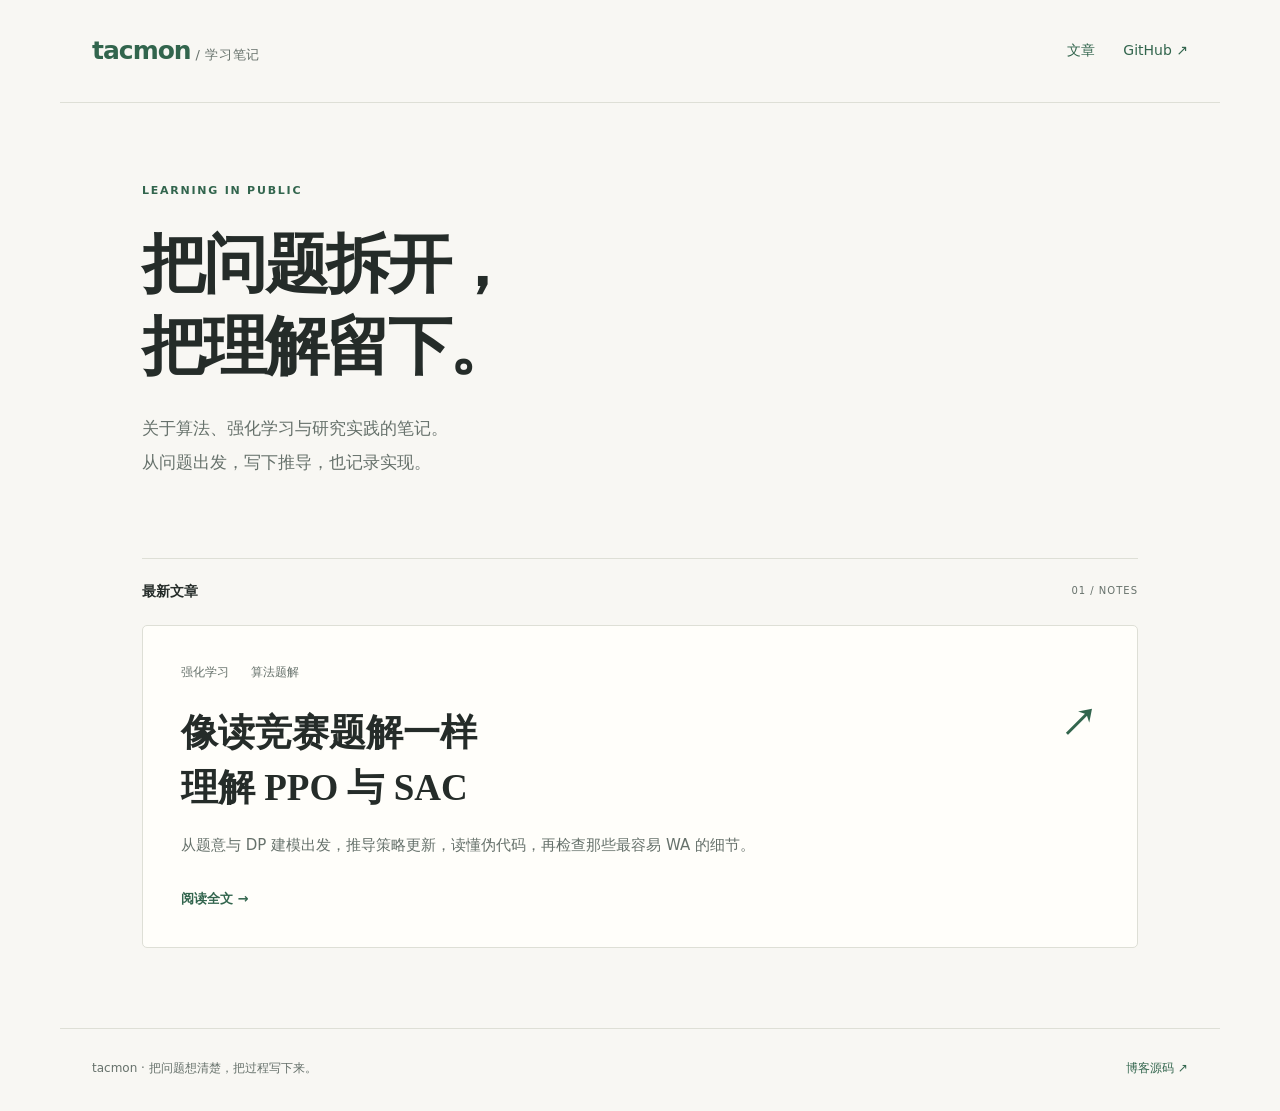
==== index.html @ d15a616a "Publish learning blog with PPO and SAC editorial" ====
<!doctype html>
<html lang="zh-CN"><head><meta charset="utf-8"><meta name="viewport" content="width=device-width, initial-scale=1">
<title>学习笔记 · tacmon</title><meta name="description" content="从题意、DP 建模到更新公式与伪代码，用程序设计竞赛题解的方式理解 PPO 和 SAC。">
<meta name="theme-color" content="#f8f7f3"><link rel="canonical" href="https://tacmon.github.io/">
<meta property="og:title" content="学习笔记"><meta property="og:description" content="从题意、DP 建模到更新公式与伪代码，用程序设计竞赛题解的方式理解 PPO 和 SAC。"><meta property="og:type" content="website"><meta property="og:url" content="https://tacmon.github.io/">
<link rel="icon" href="/assets/favicon.svg" type="image/svg+xml"><link rel="stylesheet" href="/assets/style.css"></head><body>
<a class="skip" href="#main">跳到正文</a><header class="site-header"><a class="brand" href="/">tacmon<span> / 学习笔记</span></a><nav aria-label="主导航"><a href="/">文章</a><a href="https://github.com/tacmon">GitHub ↗</a></nav></header>
<main id="main" class="home"><section class="home-intro"><p class="eyebrow">LEARNING IN PUBLIC</p><h1>把问题拆开，<br>把理解留下。</h1><p class="lead">关于算法、强化学习与研究实践的笔记。<br>从问题出发，写下推导，也记录实现。</p></section>
<section class="posts" aria-labelledby="posts-title"><div class="section-label"><h2 id="posts-title">最新文章</h2><span>01 / NOTES</span></div><a class="post-card" href="/posts/sac-ppo/"><div class="post-meta"><span>强化学习</span><span>算法题解</span></div><h2>像读竞赛题解一样<br>理解 PPO 与 SAC <span class="arrow">↗</span></h2><p>从题意与 DP 建模出发，推导策略更新，读懂伪代码，再检查那些最容易 WA 的细节。</p><span class="read-link">阅读全文 →</span></a></section></main>
<footer class="site-footer"><span>tacmon · 把问题想清楚，把过程写下来。</span><a href="https://github.com/tacmon/tacmon.github.io">博客源码 ↗</a></footer></body></html>
---- assets/style.css ----
:root{--paper:#f8f7f3;--ink:#252c29;--muted:#66716b;--line:#dedfd6;--green:#32654d;--tint:#edf1e8}*{box-sizing:border-box}html{scroll-behavior:smooth;scroll-padding-top:32px}body{margin:0;background:var(--paper);color:var(--ink);font-family:system-ui,-apple-system,"PingFang SC","Microsoft YaHei",sans-serif;font-size:16px;line-height:1.85}a{color:var(--green);text-underline-offset:4px}a:hover{color:#143a28}a:focus-visible{outline:2px solid var(--green);outline-offset:5px}::selection{background:#d9e6c8}.site-header,.site-footer{max-width:1160px;margin:auto;display:flex;align-items:center;justify-content:space-between;gap:20px;padding:28px 32px}.site-header{border-bottom:1px solid var(--line)}.brand{text-decoration:none;font-weight:750;letter-spacing:-.04em;font-size:25px}.brand span{font-size:13px;letter-spacing:.05em;color:var(--muted);font-weight:400}.site-header nav{display:flex;gap:28px;font-size:14px}.site-header nav a{text-decoration:none}.site-footer{font-size:12px;color:var(--muted);margin-top:80px;border-top:1px solid var(--line);padding-top:28px;padding-bottom:32px}.site-footer a{text-decoration:none}.skip{position:absolute;top:-100px;left:16px;background:white;padding:8px;z-index:10}.skip:focus{top:8px}.home{max-width:1060px;margin:auto;padding:0 32px}.home-intro{padding:78px 0 62px}.eyebrow{font-size:11px;font-weight:650;letter-spacing:.16em;color:var(--green);margin:0 0 22px}.home h1{font-family:Georgia,"Songti SC","Noto Serif CJK SC",serif;font-size:clamp(38px,5.5vw,64px);line-height:1.28;letter-spacing:-.04em;font-weight:600;margin:0 0 25px}.lead{color:var(--muted);font-size:17px;line-height:1.95}.section-label{display:flex;align-items:center;justify-content:space-between;border-top:1px solid var(--line);padding:20px 0}.section-label h2{font-size:14px;margin:0;font-weight:600}.section-label>span{font-size:10px;letter-spacing:.1em;color:var(--muted)}.post-card{display:block;text-decoration:none;border:1px solid var(--line);border-radius:5px;padding:35px 38px;background:#fffefa;position:relative}.post-card:hover{border-color:#8faaa0}.post-card h2{font-family:Georgia,"Songti SC",serif;font-size:clamp(27px,3.5vw,37px);font-weight:600;line-height:1.5;color:var(--ink);margin:22px 0 16px}.post-card p{color:var(--muted);max-width:630px;font-size:15px}.post-meta{display:flex;gap:10px 22px;flex-wrap:wrap;color:var(--muted);font-size:12px}.read-link{display:inline-block;margin-top:12px;font-size:13px;font-weight:600}.arrow{position:absolute;right:40px;top:70px;color:var(--green)}.article-header{max-width:950px;margin:auto;padding:44px 32px 42px}.back{display:inline-block;font-size:13px;text-decoration:none;margin-bottom:35px}.article-header h1{font-family:Georgia,"Songti SC",serif;font-size:clamp(30px,4.3vw,46px);font-weight:600;line-height:1.45;letter-spacing:-.025em;margin:0 0 16px}.article-header .eyebrow{margin-bottom:15px}.article-header .post-meta{margin-top:22px;padding-top:20px;border-top:1px solid var(--line)}.reading-layout{display:grid;grid-template-columns:200px minmax(0,760px);gap:48px;max-width:1110px;margin:auto;padding:0 32px}.toc{position:sticky;top:30px;align-self:start;font-size:12px;line-height:1.7;border-top:2px solid var(--green);padding-top:10px}.toc p{font-weight:650;letter-spacing:.08em}.toc a{display:block;color:var(--muted);text-decoration:none;padding:7px 0}.toc a:hover{color:var(--green)}.toc .back-top{margin-top:20px;border-top:1px solid var(--line);padding-top:14px}.prose{min-width:0;overflow-wrap:anywhere}.prose>p:first-child{margin-top:0}.prose p{margin:0 0 20px}.prose h2{font-size:25px;line-height:1.55;font-weight:650;margin:48px 0 23px;border-top:1px solid var(--line);padding-top:28px}.prose h3{font-size:19px;line-height:1.65;margin:30px 0 16px}.prose li{margin:6px 0}.prose ul,.prose ol{padding-left:25px}.prose pre{background:#202b26;color:#e6ede5;border-radius:5px;padding:23px;overflow:auto;font-size:13px;line-height:1.85;margin:24px 0;white-space:pre}.prose code{font-family:"SFMono-Regular",Consolas,monospace}.table-wrap{overflow-x:auto;margin:24px 0;border:1px solid var(--line);border-radius:4px}.prose table{border-collapse:collapse;width:100%;font-size:14px;min-width:440px}.prose th,.prose td{text-align:left;border-bottom:1px solid var(--line);padding:11px 14px;vertical-align:top}.prose th{background:var(--tint);font-weight:600}.prose tr:last-child td{border-bottom:0}.math.display{overflow-x:auto;overflow-y:hidden;padding:18px 14px;margin:22px 0;background:#f0f2ea;border-radius:4px;font-size:15px;max-width:100%}.math.inline{font-size:.96em}.katex-display{margin:0!important}.article-end{margin:55px 0 0;text-align:center;color:var(--muted);font-size:13px}.prose a{overflow-wrap:anywhere}@media(max-width:900px){.reading-layout{grid-template-columns:minmax(0,1fr);max-width:824px;gap:30px}.toc{position:static;display:grid;grid-template-columns:1fr 1fr;gap:0 20px;border-bottom:1px solid var(--line);padding-bottom:18px}.toc p{grid-column:1/-1;margin:4px 0 10px}.toc .back-top{display:none}.article-header{max-width:824px}}@media(max-width:540px){.site-header,.site-footer{padding-left:20px;padding-right:20px}.site-header{padding-top:20px;padding-bottom:20px}.brand span{display:none}.site-header nav{gap:18px}.home{padding:0 20px}.home-intro{padding:48px 0 34px}.home .lead{font-size:15px}.post-card{padding:25px 22px}.post-card h2{font-size:27px}.arrow{display:none}.article-header{padding:30px 20px}.article-header .lead{font-size:16px}.article-header .eyebrow{font-size:10px;letter-spacing:.08em}.reading-layout{padding:0 20px}.toc{grid-template-columns:1fr}.prose{font-size:15px}.prose h2{font-size:22px}.prose h3{font-size:18px}.math.display{font-size:13px;padding:16px 10px}.site-footer{align-items:flex-start;flex-direction:column;gap:5px}.back{margin-bottom:26px}}@media(prefers-reduced-motion:reduce){html{scroll-behavior:auto}}@media print{.site-header,.site-footer,.toc,.back,.skip{display:none}.reading-layout{display:block;padding:0;max-width:none}.article-header{padding:0}.prose pre{white-space:pre-wrap}.math.display{overflow:visible}body{background:white;color:black;font-size:12pt}}
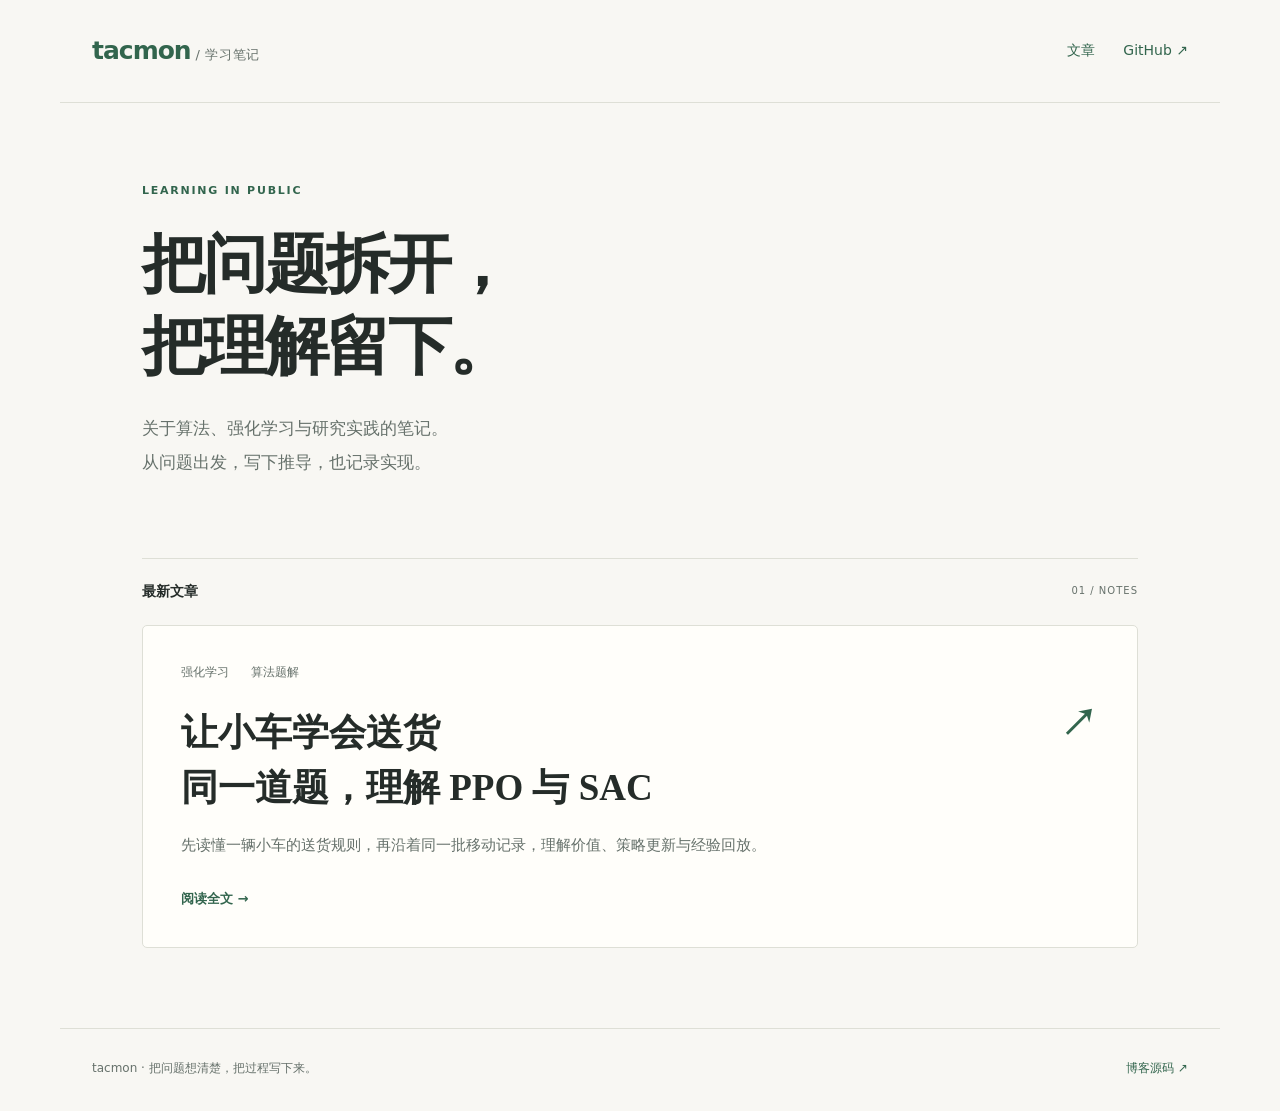
==== commit 500b66ee: "Rewrite PPO and SAC editorial around one complete delivery task" ====
--- a/index.html
+++ b/index.html
@@ -1,10 +1,10 @@
 <!doctype html>
 <html lang="zh-CN"><head><meta charset="utf-8"><meta name="viewport" content="width=device-width, initial-scale=1">
-<title>学习笔记 · tacmon</title><meta name="description" content="从题意、DP 建模到更新公式与伪代码，用程序设计竞赛题解的方式理解 PPO 和 SAC。">
+<title>学习笔记 · tacmon</title><meta name="description" content="一道完整的随机送货题，两种学习解法。从同一辆小车的交互记录推导价值函数、PPO 与 SAC。">
 <meta name="theme-color" content="#f8f7f3"><link rel="canonical" href="https://tacmon.github.io/">
-<meta property="og:title" content="学习笔记"><meta property="og:description" content="从题意、DP 建模到更新公式与伪代码，用程序设计竞赛题解的方式理解 PPO 和 SAC。"><meta property="og:type" content="website"><meta property="og:url" content="https://tacmon.github.io/">
+<meta property="og:title" content="学习笔记"><meta property="og:description" content="一道完整的随机送货题，两种学习解法。从同一辆小车的交互记录推导价值函数、PPO 与 SAC。"><meta property="og:type" content="website"><meta property="og:url" content="https://tacmon.github.io/">
 <link rel="icon" href="/assets/favicon.svg" type="image/svg+xml"><link rel="stylesheet" href="/assets/style.css"></head><body>
 <a class="skip" href="#main">跳到正文</a><header class="site-header"><a class="brand" href="/">tacmon<span> / 学习笔记</span></a><nav aria-label="主导航"><a href="/">文章</a><a href="https://github.com/tacmon">GitHub ↗</a></nav></header>
 <main id="main" class="home"><section class="home-intro"><p class="eyebrow">LEARNING IN PUBLIC</p><h1>把问题拆开，<br>把理解留下。</h1><p class="lead">关于算法、强化学习与研究实践的笔记。<br>从问题出发，写下推导，也记录实现。</p></section>
-<section class="posts" aria-labelledby="posts-title"><div class="section-label"><h2 id="posts-title">最新文章</h2><span>01 / NOTES</span></div><a class="post-card" href="/posts/sac-ppo/"><div class="post-meta"><span>强化学习</span><span>算法题解</span></div><h2>像读竞赛题解一样<br>理解 PPO 与 SAC <span class="arrow">↗</span></h2><p>从题意与 DP 建模出发，推导策略更新，读懂伪代码，再检查那些最容易 WA 的细节。</p><span class="read-link">阅读全文 →</span></a></section></main>
+<section class="posts" aria-labelledby="posts-title"><div class="section-label"><h2 id="posts-title">最新文章</h2><span>01 / NOTES</span></div><a class="post-card" href="/posts/sac-ppo/"><div class="post-meta"><span>强化学习</span><span>算法题解</span></div><h2>让小车学会送货<br>同一道题，理解 PPO 与 SAC <span class="arrow">↗</span></h2><p>先读懂一辆小车的送货规则，再沿着同一批移动记录，理解价值、策略更新与经验回放。</p><span class="read-link">阅读全文 →</span></a></section></main>
 <footer class="site-footer"><span>tacmon · 把问题想清楚，把过程写下来。</span><a href="https://github.com/tacmon/tacmon.github.io">博客源码 ↗</a></footer></body></html>
